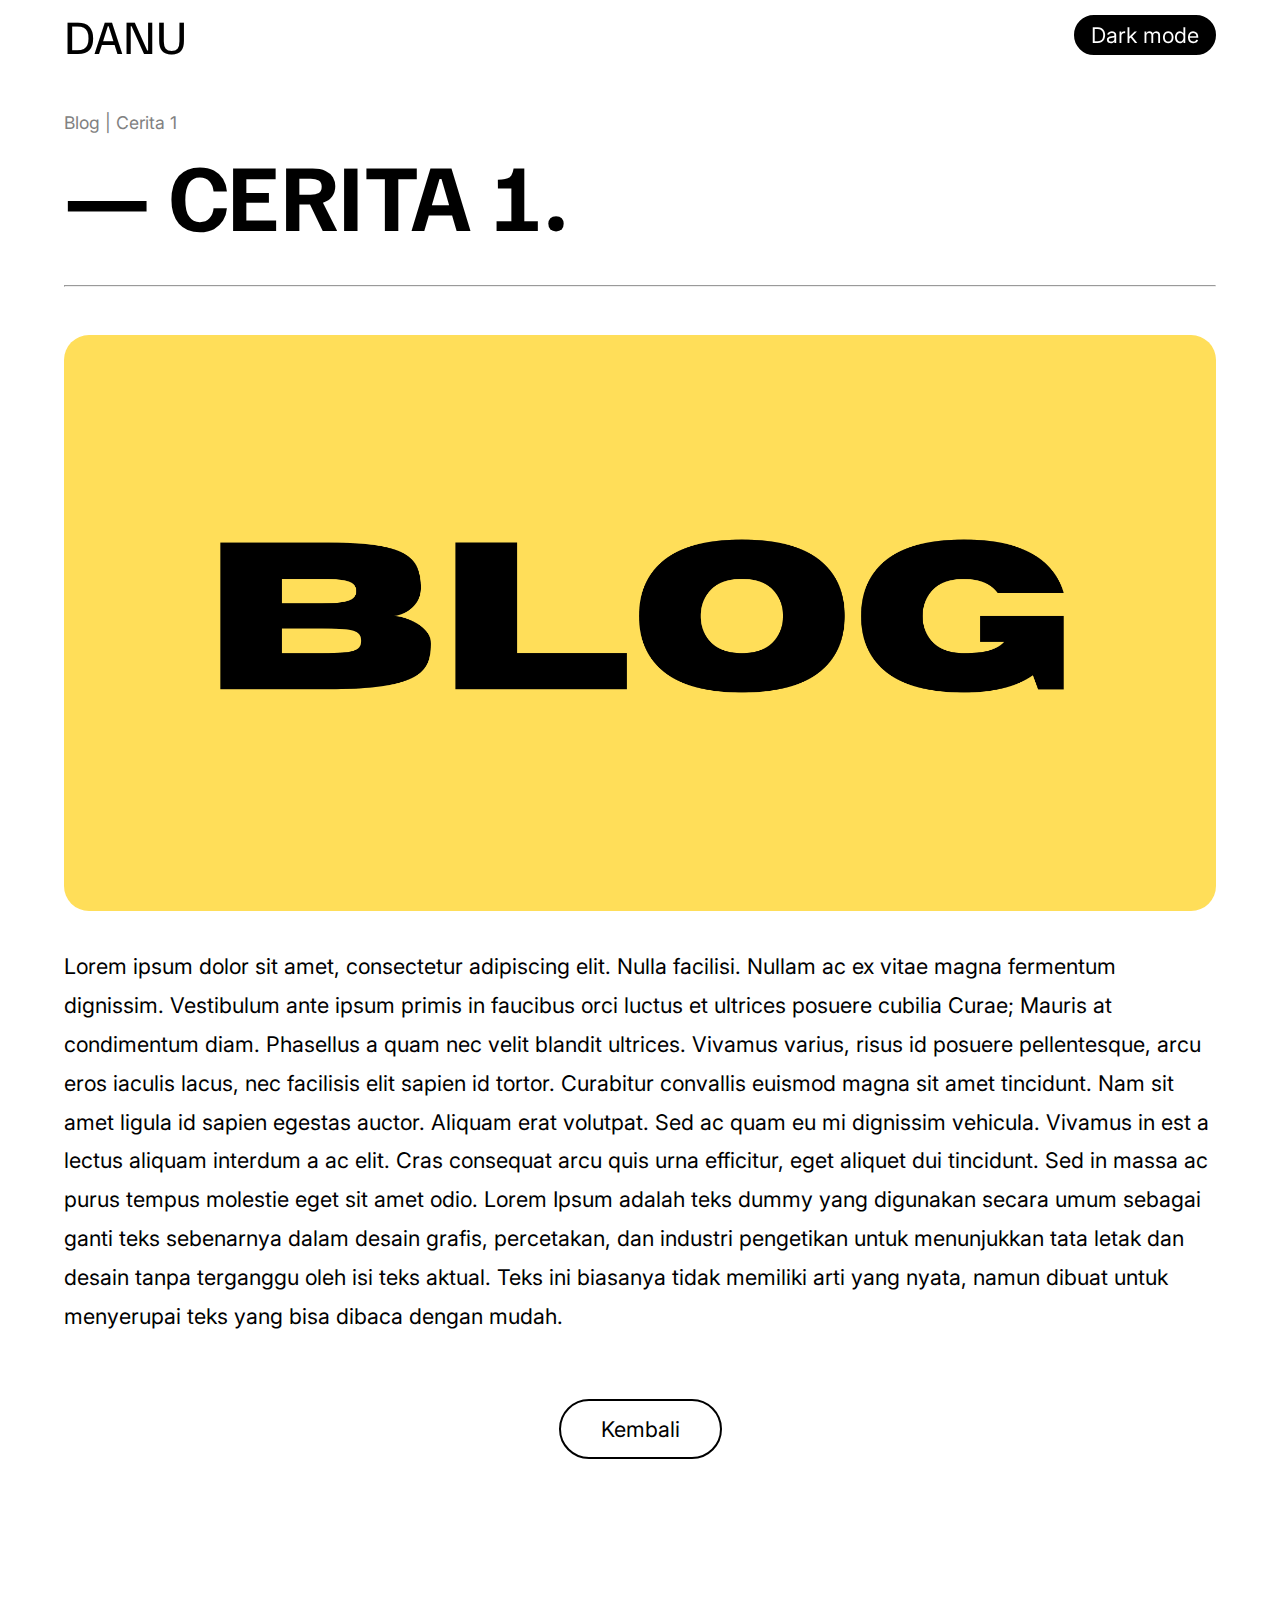
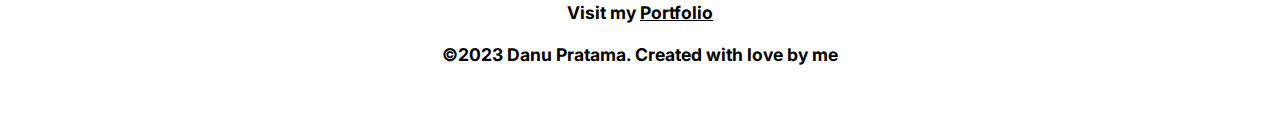
==== cerita-1.html @ d704d155 "add single page blog" ====
<!DOCTYPE html>

<html lang="en">
  <head>
    <meta charset="UTF-8" />
    <meta http-equiv="X-UA-Compatible" content="IE=edge" />
    <meta name="viewport" content="width=device-width, initial-scale=1.0" />

    <meta name="description" content="Personal blog for my studies" />
    <meta name="keywords" content="Danu Pratama, blog" />
    <meta name="robots" content="index, follow" />
    <meta name="language" content="English" />
    <link rel="canonical" href="https://danutama.github.io/blog" />

    <meta property="og:title" content="Danu Pratama | Cerita 1" />
    <meta property="og:description" content="Personal blog for my studies" />
    <meta property="og:image" content="https://danutama.github.io/assets/img/preview.jpg" />
    <meta property="og:url" content="https://danutama.github.io/blog" />
    <meta property="og:type" content="website" />

    <title>Danu Pratama - Cerita 1</title>
    <link rel="icon" type="image/x-icon" href="https://danutama.github.io/assets/img/favicon.ico" />
    <link rel="apple-touch-icon" href="https://danutama.github.io/assets/img/favicon.png" />

    <link rel="preload" href="assets/js/main.js" as="script" />
    <link rel="preload" href="assets/css/style.css" as="style" />
    <link rel="stylesheet" href="assets/css/style.css" />
  </head>

  <body>
    <header>
      <nav id="nav">
        <div class="navbar">
          <a href="https://danutama.github.io/blog" class="nav-logo">DANU</a>

          <div class="navbar-btn-wrapper">
            <!-- DARK-LIGHT MODE -->
            <button class="theme-toggle-button">Dark mode</button>
            <!-- END -->
          </div>
        </div>
      </nav>
    </header>

    <main class="main">
      <!------------------ HERO SECTION -------------------->
      <section id="single-hero">
        <div class="container">
          <span class="breadcrumb">Blog | Cerita 1</span>
          <h1 class="single-title">&mdash; CERITA 1.</h1>
          <hr class="single-line">

          <div class="single-blog">
            <img class="banner" src="assets/img/BLOG1.png" alt="" />
            <div class="single-paraghraph">
              <p>
                Lorem ipsum dolor sit amet, consectetur adipiscing elit. Nulla facilisi. Nullam ac ex vitae magna fermentum dignissim. Vestibulum ante ipsum primis in faucibus orci luctus et ultrices posuere cubilia Curae; Mauris at
                condimentum diam. Phasellus a quam nec velit blandit ultrices. Vivamus varius, risus id posuere pellentesque, arcu eros iaculis lacus, nec facilisis elit sapien id tortor. Curabitur convallis euismod magna sit amet
                tincidunt. Nam sit amet ligula id sapien egestas auctor. Aliquam erat volutpat. Sed ac quam eu mi dignissim vehicula. Vivamus in est a lectus aliquam interdum a ac elit. Cras consequat arcu quis urna efficitur, eget aliquet
                dui tincidunt. Sed in massa ac purus tempus molestie eget sit amet odio. Lorem Ipsum adalah teks dummy yang digunakan secara umum sebagai ganti teks sebenarnya dalam desain grafis, percetakan, dan industri pengetikan untuk
                menunjukkan tata letak dan desain tanpa terganggu oleh isi teks aktual. Teks ini biasanya tidak memiliki arti yang nyata, namun dibuat untuk menyerupai teks yang bisa dibaca dengan mudah.
              </p>
            </div>
          </div>

          <div class="btn-back">
            <a href="https://danutama.github.io/blog">Kembali</a>
          </div>
        
        </div>
      </section>
      <!------------------ HERO SECTION END -------------------->
    </main>

    <!------------------ FOOTER -------------------->
    <footer>
      <section id="footer-section">
        <div class="container footer">
          <div class="footer-credit">
            Visit my <a href="https://danutama.github.io" target="_blank" style="text-decoration: underline">Portfolio</a> <br /><br />
            ©2023 Danu Pratama. Created with love by me
          </div>
        </div>
      </section>
    </footer>
    <!------------------ END -------------------->

    <!---------- SCRIPT ---------->
    <script src="https://code.jquery.com/jquery-3.5.1.min.js"></script>
    <script src="assets/js/main.js"></script>
  </body>
</html>
---- assets/css/style.css ----
@import url('https://fonts.googleapis.com/css2?family=Familjen+Grotesk&family=Inter&display=swap');

:root {
  /* ----- COLORS ----- */
  --white: #fff;
  --body-color: #fff;
  --dark-light: #000000;
  --light-dark: #fff;
  --gray-color: rgb(129, 129, 129);
  --secondary-color: #ededed;
  --shadow-text: rgba(113, 113, 113, 0.4);

  /* ----- FONT----- */
  --text-font-family: 'Inter';
  --special-font-family: 'Familjen Grotesk';
  --line-height: 1.8em;

  --small-fs: 1.1rem;
  --normal-fs: 1.35rem;
  --big-fs: 1.75rem;
  --xl-fs: 3rem;
  --large-fs: 6rem;
}

.dark-theme {
  --body-color: #0a0a0a;
  --dark-light: #fff;
  --light-dark: #000000;
  --secondary-color: #121212;
  --shadow-text: rgba(163, 163, 163, 0.2);
}

* {
  box-sizing: border-box;
  margin: 0;
  padding: 0;
}

html,
body {
  font-family: var(--text-font-family);
  font-weight: normal;
  background-color: var(--body-color);
  overflow: auto;
}

section {
  background-color: var(--body-color);
  position: relative;
  width: 100%;
  display: flex;
  justify-content: center;
  flex-direction: column;
  align-items: center;
  padding: 5rem 0 8rem 0;
}

.container {
  width: 90%;
  max-width: 1204px;
  padding: 1rem 0;
}

h1 {
  font-family: var(--special-font-family);
  color: var(--dark-light);
  font-size: var(--large-fs);
}

h2 {
  font-weight: normal;
  color: var(--dark-light);
}

.subtitle {
  font-weight: bold;
  font-size: var(--small-fs);
  color: var(--dark-light);
  margin-bottom: 3rem;
}

h1::selection,
span::selection,
p::selection,
div::selection,
a::selection,
i::selection,
button::selection {
  color: var(--white);
  background-color: #ff0000;
}

li {
  list-style: none;
}

a {
  color: var(--dark-light);
}

a:hover {
  color: rgb(255, 94, 0);
}

a,
button {
  text-decoration: none;
  cursor: pointer;
}

button {
  font-family: var(--text-font-family) !important;
}

/* ========================== HEADER NAV =========================== */
/* ----------- DARK LIGHT MODE ------------ */
.navbar-btn-wrapper {
  display: flex;
  justify-content: end;
  align-items: center;
  width: 100%;
  padding: 0;
}

.theme-toggle-button {
  font-size: var(--normal-fs);
  color: #000000;
  mix-blend-mode: difference;
  background-color: var(--white);
  border: 2px solid var(--white);
  border-radius: 50px;
  padding: 5px 15px;
  outline: none;
}
/* --------- END ---------- */

nav {
  background-color: transparent;
  mix-blend-mode: difference;
  display: flex;
  justify-content: center;
  position: fixed;
  top: 0;
  width: 100%;
  z-index: 999;
}

.navbar {
  display: flex;
  justify-content: space-between;
  align-items: center;
  padding: 0.3rem 0;
  width: 90%;
  max-width: 1204px;
}

.nav-logo {
  font-family: var(--special-font-family);
  font-size: var(--xl-fs);
  color: var(--white);
  mix-blend-mode: difference;
}

.nav-logo:hover {
  color: var(--white);
}

/* ================INDEX HERO================ */
.list-blog {
  width: 100%;
  background-color: var(--secondary-color);
  padding: 1rem;
  border-radius: 25px;
  display: grid;
  gap: 2rem;
  grid-template-columns: repeat(auto-fit, minmax(min(18rem, 100%), 1fr));
}

.blog-box {
  width: 100%;
  background-color: var(--body-color);
  padding: 1rem;
  border-radius: 20px;
  /* box-shadow: rgba(0, 0, 0, 0.45) 0px 22px 20px -20px; */
}

.blog-box img {
  width: 100%;
  border-radius: 10px;
}

.blog-title {
  font-size: var(--normal-fs);
  margin: 1rem 0 1rem 0;
}

/* ================= FOOTER ================= */
#footer-section {
  margin: 0 !important;
  padding: 0 0 2rem 0 !important;
}

.container.footer {
  text-align: center;
}

.footer-credit {
  color: var(--dark-light);
  font-weight: bold;
  font-size: var(--small-fs);
}

/* ========================== SINGLE BLOG =========================== */
#single-hero {
  padding-top: 6rem;
}

.single-blog {
  min-height: 100vh;
  margin-bottom: 5rem;
}

.breadcrumb {
  color: var(--gray-color);
  font-size: var(--small-fs);
}

.single-title {
  margin-bottom: 2rem !important;
}

.single-line {
  margin: 0 0 3rem 0;
}

img.banner {
  width: 100%;
  margin-bottom: 2rem;
  border-radius: 25px;
}

.single-paraghraph p {
  line-height: var(--line-height);
  font-size: var(--normal-fs);
  color: var(--dark-light);
}

.btn-back {
  width: 100%;
  text-align: center;
}

.btn-back a {
  font-size: var(--normal-fs);
  border: solid 2px var(--dark-light);
  padding: 15px 40px;
  border-radius: 50px;
}

/* ========================== MEDIA QUERY =========================== */
@media (max-width: 768px) {
  :root {
    /* ----- FONT SIZE ----- */
    --small-fs: 1.1rem;
    --normal-fs: 1.25rem;
    --big-fs: 1.75rem;
    --xl-fs: 2.5rem;
    --large-fs: 4rem;
  }

  div,
  span,
  button,
  a,
  i {
    cursor: default !important;
  }
}

@media (max-width: 500px) {
  :root {
    /* ----- FONT SIZE ----- */
    --small-fs: 0.875rem;
    --normal-fs: 1rem;
    --big-fs: 1.15rem;
    --xl-fs: 1.6rem;
    --large-fs: 3.5rem;
  }

  /*============== NAVBAR BREAKPOINT ===============*/
  nav {
    padding: 10px 0;
  }

  .theme-toggle-button {
    font-size: var(--small-fs);
  }
  /* ===================== NAV END ======================= */
}
---- assets/css/style.css ----
@import url('https://fonts.googleapis.com/css2?family=Familjen+Grotesk&family=Inter&display=swap');

:root {
  /* ----- COLORS ----- */
  --white: #fff;
  --body-color: #fff;
  --dark-light: #000000;
  --light-dark: #fff;
  --gray-color: rgb(129, 129, 129);
  --secondary-color: #ededed;
  --shadow-text: rgba(113, 113, 113, 0.4);

  /* ----- FONT----- */
  --text-font-family: 'Inter';
  --special-font-family: 'Familjen Grotesk';
  --line-height: 1.8em;

  --small-fs: 1.1rem;
  --normal-fs: 1.35rem;
  --big-fs: 1.75rem;
  --xl-fs: 3rem;
  --large-fs: 6rem;
}

.dark-theme {
  --body-color: #0a0a0a;
  --dark-light: #fff;
  --light-dark: #000000;
  --secondary-color: #121212;
  --shadow-text: rgba(163, 163, 163, 0.2);
}

* {
  box-sizing: border-box;
  margin: 0;
  padding: 0;
}

html,
body {
  font-family: var(--text-font-family);
  font-weight: normal;
  background-color: var(--body-color);
  overflow: auto;
}

section {
  background-color: var(--body-color);
  position: relative;
  width: 100%;
  display: flex;
  justify-content: center;
  flex-direction: column;
  align-items: center;
  padding: 5rem 0 8rem 0;
}

.container {
  width: 90%;
  max-width: 1204px;
  padding: 1rem 0;
}

h1 {
  font-family: var(--special-font-family);
  color: var(--dark-light);
  font-size: var(--large-fs);
}

h2 {
  font-weight: normal;
  color: var(--dark-light);
}

.subtitle {
  font-weight: bold;
  font-size: var(--small-fs);
  color: var(--dark-light);
  margin-bottom: 3rem;
}

h1::selection,
span::selection,
p::selection,
div::selection,
a::selection,
i::selection,
button::selection {
  color: var(--white);
  background-color: #ff0000;
}

li {
  list-style: none;
}

a {
  color: var(--dark-light);
}

a:hover {
  color: rgb(255, 94, 0);
}

a,
button {
  text-decoration: none;
  cursor: pointer;
}

button {
  font-family: var(--text-font-family) !important;
}

/* ========================== HEADER NAV =========================== */
/* ----------- DARK LIGHT MODE ------------ */
.navbar-btn-wrapper {
  display: flex;
  justify-content: end;
  align-items: center;
  width: 100%;
  padding: 0;
}

.theme-toggle-button {
  font-size: var(--normal-fs);
  color: #000000;
  mix-blend-mode: difference;
  background-color: var(--white);
  border: 2px solid var(--white);
  border-radius: 50px;
  padding: 5px 15px;
  outline: none;
}
/* --------- END ---------- */

nav {
  background-color: transparent;
  mix-blend-mode: difference;
  display: flex;
  justify-content: center;
  position: fixed;
  top: 0;
  width: 100%;
  z-index: 999;
}

.navbar {
  display: flex;
  justify-content: space-between;
  align-items: center;
  padding: 0.3rem 0;
  width: 90%;
  max-width: 1204px;
}

.nav-logo {
  font-family: var(--special-font-family);
  font-size: var(--xl-fs);
  color: var(--white);
  mix-blend-mode: difference;
}

.nav-logo:hover {
  color: var(--white);
}

/* ================INDEX HERO================ */
.list-blog {
  width: 100%;
  background-color: var(--secondary-color);
  padding: 1rem;
  border-radius: 25px;
  display: grid;
  gap: 2rem;
  grid-template-columns: repeat(auto-fit, minmax(min(18rem, 100%), 1fr));
}

.blog-box {
  width: 100%;
  background-color: var(--body-color);
  padding: 1rem;
  border-radius: 20px;
  /* box-shadow: rgba(0, 0, 0, 0.45) 0px 22px 20px -20px; */
}

.blog-box img {
  width: 100%;
  border-radius: 10px;
}

.blog-title {
  font-size: var(--normal-fs);
  margin: 1rem 0 1rem 0;
}

/* ================= FOOTER ================= */
#footer-section {
  margin: 0 !important;
  padding: 0 0 2rem 0 !important;
}

.container.footer {
  text-align: center;
}

.footer-credit {
  color: var(--dark-light);
  font-weight: bold;
  font-size: var(--small-fs);
}

/* ========================== SINGLE BLOG =========================== */
#single-hero {
  padding-top: 6rem;
}

.single-blog {
  min-height: 100vh;
  margin-bottom: 5rem;
}

.breadcrumb {
  color: var(--gray-color);
  font-size: var(--small-fs);
}

.single-title {
  margin-bottom: 2rem !important;
}

.single-line {
  margin: 0 0 3rem 0;
}

img.banner {
  width: 100%;
  margin-bottom: 2rem;
  border-radius: 25px;
}

.single-paraghraph p {
  line-height: var(--line-height);
  font-size: var(--normal-fs);
  color: var(--dark-light);
}

.btn-back {
  width: 100%;
  text-align: center;
}

.btn-back a {
  font-size: var(--normal-fs);
  border: solid 2px var(--dark-light);
  padding: 15px 40px;
  border-radius: 50px;
}

/* ========================== MEDIA QUERY =========================== */
@media (max-width: 768px) {
  :root {
    /* ----- FONT SIZE ----- */
    --small-fs: 1.1rem;
    --normal-fs: 1.25rem;
    --big-fs: 1.75rem;
    --xl-fs: 2.5rem;
    --large-fs: 4rem;
  }

  div,
  span,
  button,
  a,
  i {
    cursor: default !important;
  }
}

@media (max-width: 500px) {
  :root {
    /* ----- FONT SIZE ----- */
    --small-fs: 0.875rem;
    --normal-fs: 1rem;
    --big-fs: 1.15rem;
    --xl-fs: 1.6rem;
    --large-fs: 3.5rem;
  }

  /*============== NAVBAR BREAKPOINT ===============*/
  nav {
    padding: 10px 0;
  }

  .theme-toggle-button {
    font-size: var(--small-fs);
  }
  /* ===================== NAV END ======================= */
}
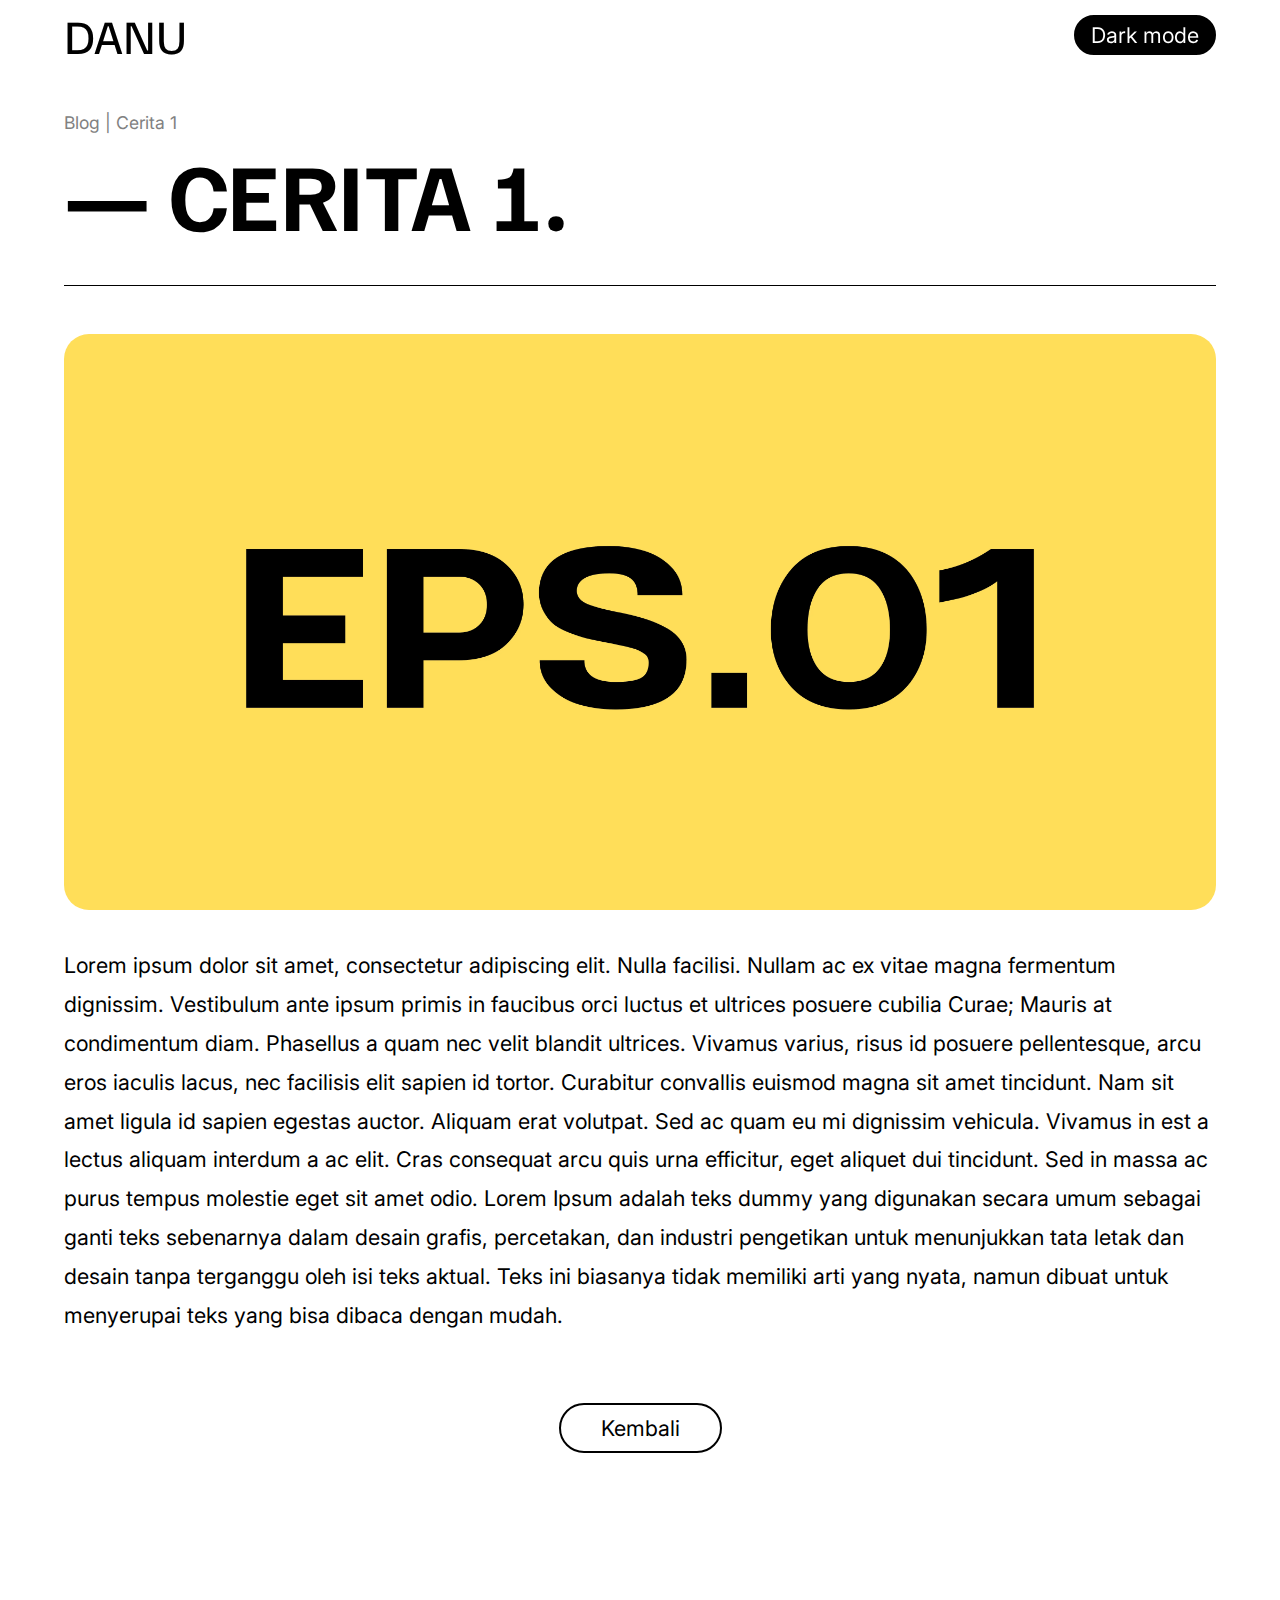
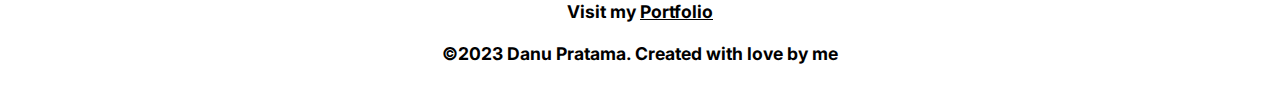
==== commit adea099d: "design" ====
--- a/cerita-1.html
+++ b/cerita-1.html
@@ -14,7 +14,7 @@
 
     <meta property="og:title" content="Danu Pratama | Cerita 1" />
     <meta property="og:description" content="Personal blog for my studies" />
-    <meta property="og:image" content="https://danutama.github.io/assets/img/preview.jpg" />
+    <meta property="og:image" content="https://danutama.github.io/blog/assets/img/blog1.webp" />
     <meta property="og:url" content="https://danutama.github.io/blog" />
     <meta property="og:type" content="website" />
 
@@ -51,7 +51,7 @@
           <hr class="single-line">
 
           <div class="single-blog">
-            <img class="banner" src="assets/img/BLOG1.png" alt="" />
+            <img class="banner" src="assets/img/blog1.webp" alt="" />
             <div class="single-paraghraph">
               <p>
                 Lorem ipsum dolor sit amet, consectetur adipiscing elit. Nulla facilisi. Nullam ac ex vitae magna fermentum dignissim. Vestibulum ante ipsum primis in faucibus orci luctus et ultrices posuere cubilia Curae; Mauris at
--- a/assets/css/style.css
+++ b/assets/css/style.css
@@ -191,7 +191,18 @@
 
 .blog-title {
   font-size: var(--normal-fs);
-  margin: 1rem 0 1rem 0;
+  margin: 1rem 0 0 0;
+  display: flex;
+  justify-content: space-between;
+}
+
+.blog-title:hover a {
+  text-decoration: underline;
+  color: rgb(255, 94, 0);
+}
+
+.blog-title i {
+  color: var(--dark-light);
 }
 
 /* ================= FOOTER ================= */
@@ -231,6 +242,9 @@
 
 .single-line {
   margin: 0 0 3rem 0;
+  border: none;
+  height: 1px;
+  background-color: var(--dark-light);
 }
 
 img.banner {
@@ -253,7 +267,7 @@
 .btn-back a {
   font-size: var(--normal-fs);
   border: solid 2px var(--dark-light);
-  padding: 15px 40px;
+  padding: 10px 40px;
   border-radius: 50px;
 }
 
--- a/assets/css/style.css
+++ b/assets/css/style.css
@@ -191,7 +191,18 @@
 
 .blog-title {
   font-size: var(--normal-fs);
-  margin: 1rem 0 1rem 0;
+  margin: 1rem 0 0 0;
+  display: flex;
+  justify-content: space-between;
+}
+
+.blog-title:hover a {
+  text-decoration: underline;
+  color: rgb(255, 94, 0);
+}
+
+.blog-title i {
+  color: var(--dark-light);
 }
 
 /* ================= FOOTER ================= */
@@ -231,6 +242,9 @@
 
 .single-line {
   margin: 0 0 3rem 0;
+  border: none;
+  height: 1px;
+  background-color: var(--dark-light);
 }
 
 img.banner {
@@ -253,7 +267,7 @@
 .btn-back a {
   font-size: var(--normal-fs);
   border: solid 2px var(--dark-light);
-  padding: 15px 40px;
+  padding: 10px 40px;
   border-radius: 50px;
 }
 
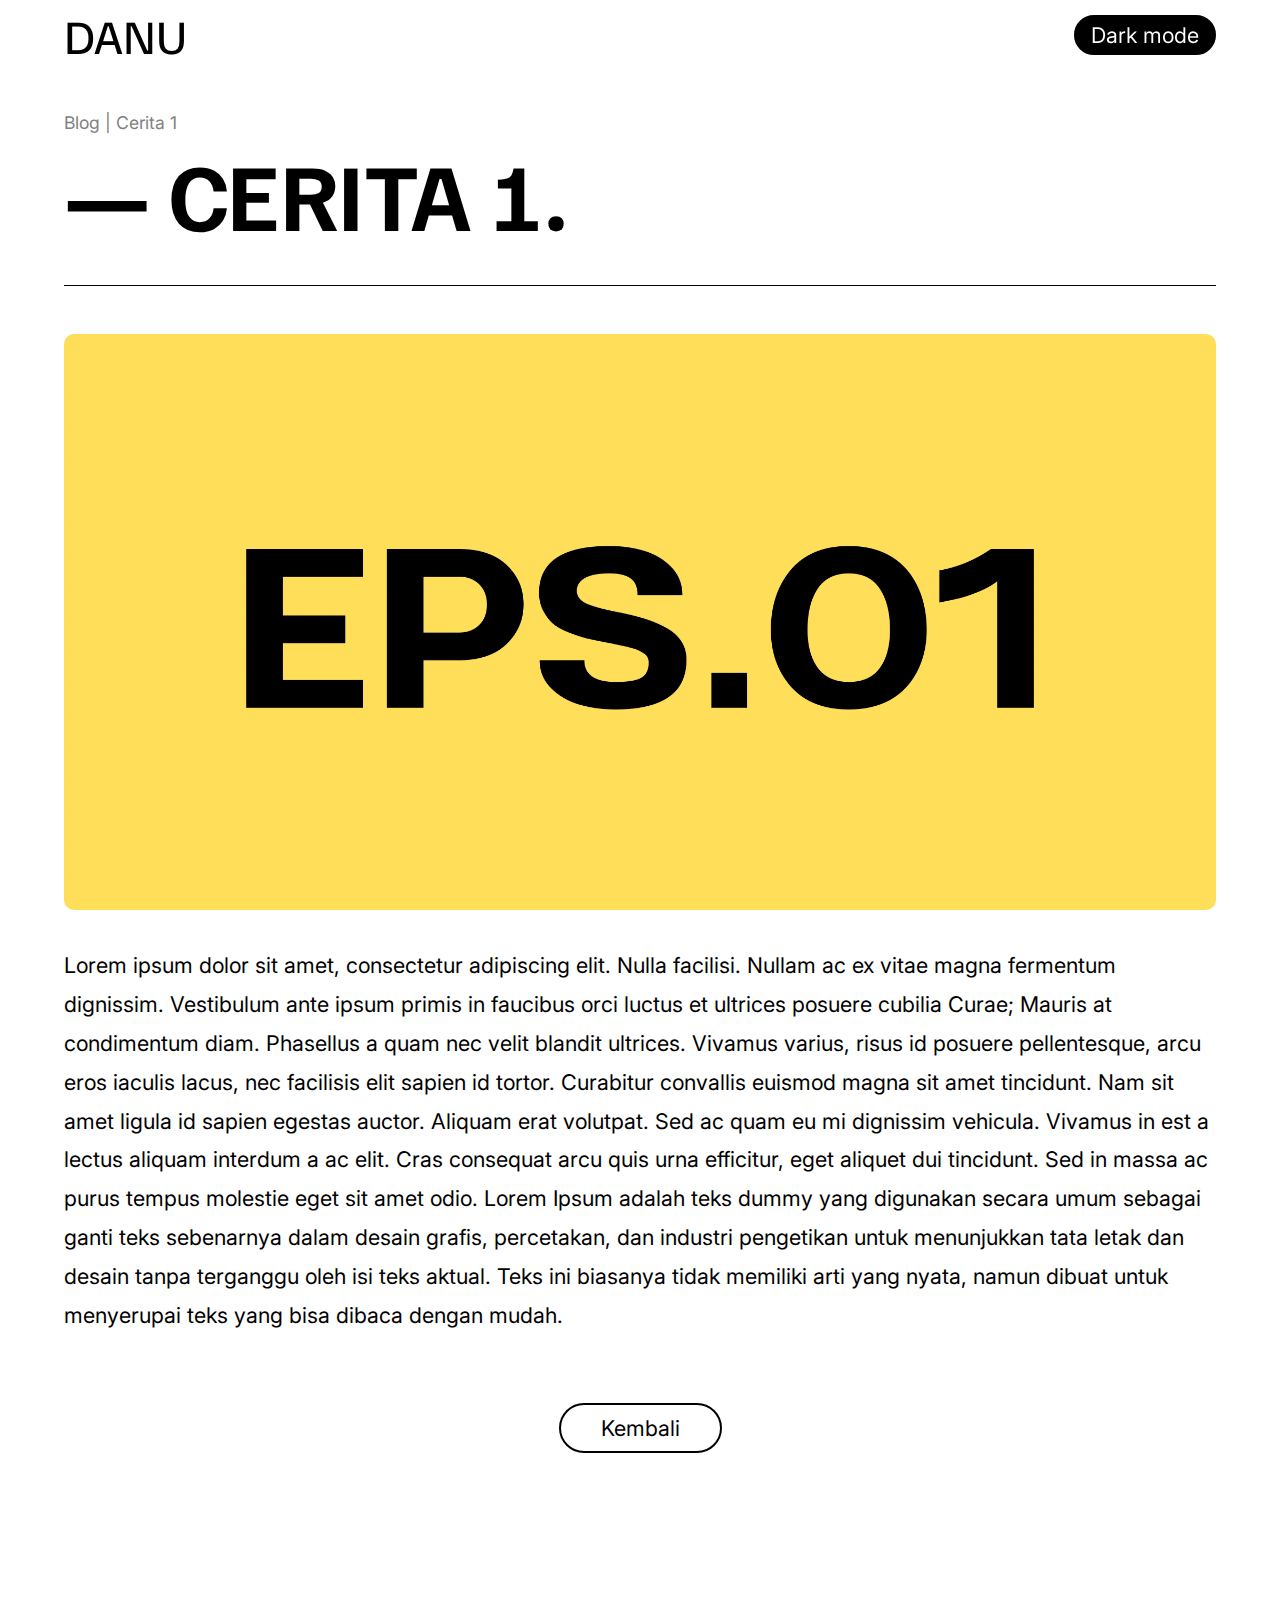
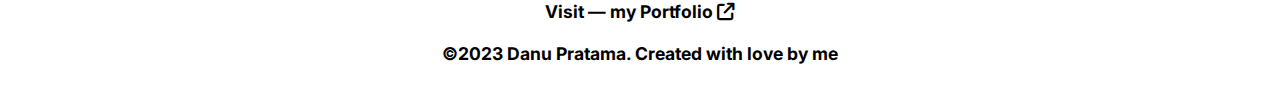
==== commit 0720e520: "design" ====
--- a/cerita-1.html
+++ b/cerita-1.html
@@ -19,6 +19,7 @@
     <meta property="og:type" content="website" />
 
     <title>Danu Pratama - Cerita 1</title>
+    <link rel="stylesheet" href="https://cdnjs.cloudflare.com/ajax/libs/font-awesome/6.2.0/css/all.min.css" />
     <link rel="icon" type="image/x-icon" href="https://danutama.github.io/assets/img/favicon.ico" />
     <link rel="apple-touch-icon" href="https://danutama.github.io/assets/img/favicon.png" />
 
@@ -77,7 +78,7 @@
       <section id="footer-section">
         <div class="container footer">
           <div class="footer-credit">
-            Visit my <a href="https://danutama.github.io" target="_blank" style="text-decoration: underline">Portfolio</a> <br /><br />
+            Visit &mdash; <a href="https://danutama.github.io" target="_blank">my Portfolio <i class="fa-solid fa-arrow-up-right-from-square"></i></a> <br /><br />
             ©2023 Danu Pratama. Created with love by me
           </div>
         </div>
--- a/assets/css/style.css
+++ b/assets/css/style.css
@@ -168,20 +168,14 @@
 /* ================INDEX HERO================ */
 .list-blog {
   width: 100%;
-  background-color: var(--secondary-color);
-  padding: 1rem;
-  border-radius: 25px;
   display: grid;
   gap: 2rem;
   grid-template-columns: repeat(auto-fit, minmax(min(18rem, 100%), 1fr));
 }
 
 .blog-box {
-  width: 100%;
-  background-color: var(--body-color);
-  padding: 1rem;
-  border-radius: 20px;
-  /* box-shadow: rgba(0, 0, 0, 0.45) 0px 22px 20px -20px; */
+  border-bottom: solid 1px var(--dark-light);
+  padding-bottom: 1rem;
 }
 
 .blog-box img {
@@ -194,15 +188,25 @@
   margin: 1rem 0 0 0;
   display: flex;
   justify-content: space-between;
+  position: relative;
+}
+
+.blog-title span {
+  width: 80%;
+  white-space: nowrap;
+  overflow: hidden;
+  text-overflow: ellipsis;
+  color: var(--dark-light);
+}
+
+.blog-title a {
+  position: absolute;
+  right: 0;
 }
 
 .blog-title:hover a {
   text-decoration: underline;
   color: rgb(255, 94, 0);
-}
-
-.blog-title i {
-  color: var(--dark-light);
 }
 
 /* ================= FOOTER ================= */
@@ -250,7 +254,7 @@
 img.banner {
   width: 100%;
   margin-bottom: 2rem;
-  border-radius: 25px;
+  border-radius: 10px;
 }
 
 .single-paraghraph p {
--- a/assets/css/style.css
+++ b/assets/css/style.css
@@ -168,20 +168,14 @@
 /* ================INDEX HERO================ */
 .list-blog {
   width: 100%;
-  background-color: var(--secondary-color);
-  padding: 1rem;
-  border-radius: 25px;
   display: grid;
   gap: 2rem;
   grid-template-columns: repeat(auto-fit, minmax(min(18rem, 100%), 1fr));
 }
 
 .blog-box {
-  width: 100%;
-  background-color: var(--body-color);
-  padding: 1rem;
-  border-radius: 20px;
-  /* box-shadow: rgba(0, 0, 0, 0.45) 0px 22px 20px -20px; */
+  border-bottom: solid 1px var(--dark-light);
+  padding-bottom: 1rem;
 }
 
 .blog-box img {
@@ -194,15 +188,25 @@
   margin: 1rem 0 0 0;
   display: flex;
   justify-content: space-between;
+  position: relative;
+}
+
+.blog-title span {
+  width: 80%;
+  white-space: nowrap;
+  overflow: hidden;
+  text-overflow: ellipsis;
+  color: var(--dark-light);
+}
+
+.blog-title a {
+  position: absolute;
+  right: 0;
 }
 
 .blog-title:hover a {
   text-decoration: underline;
   color: rgb(255, 94, 0);
-}
-
-.blog-title i {
-  color: var(--dark-light);
 }
 
 /* ================= FOOTER ================= */
@@ -250,7 +254,7 @@
 img.banner {
   width: 100%;
   margin-bottom: 2rem;
-  border-radius: 25px;
+  border-radius: 10px;
 }
 
 .single-paraghraph p {
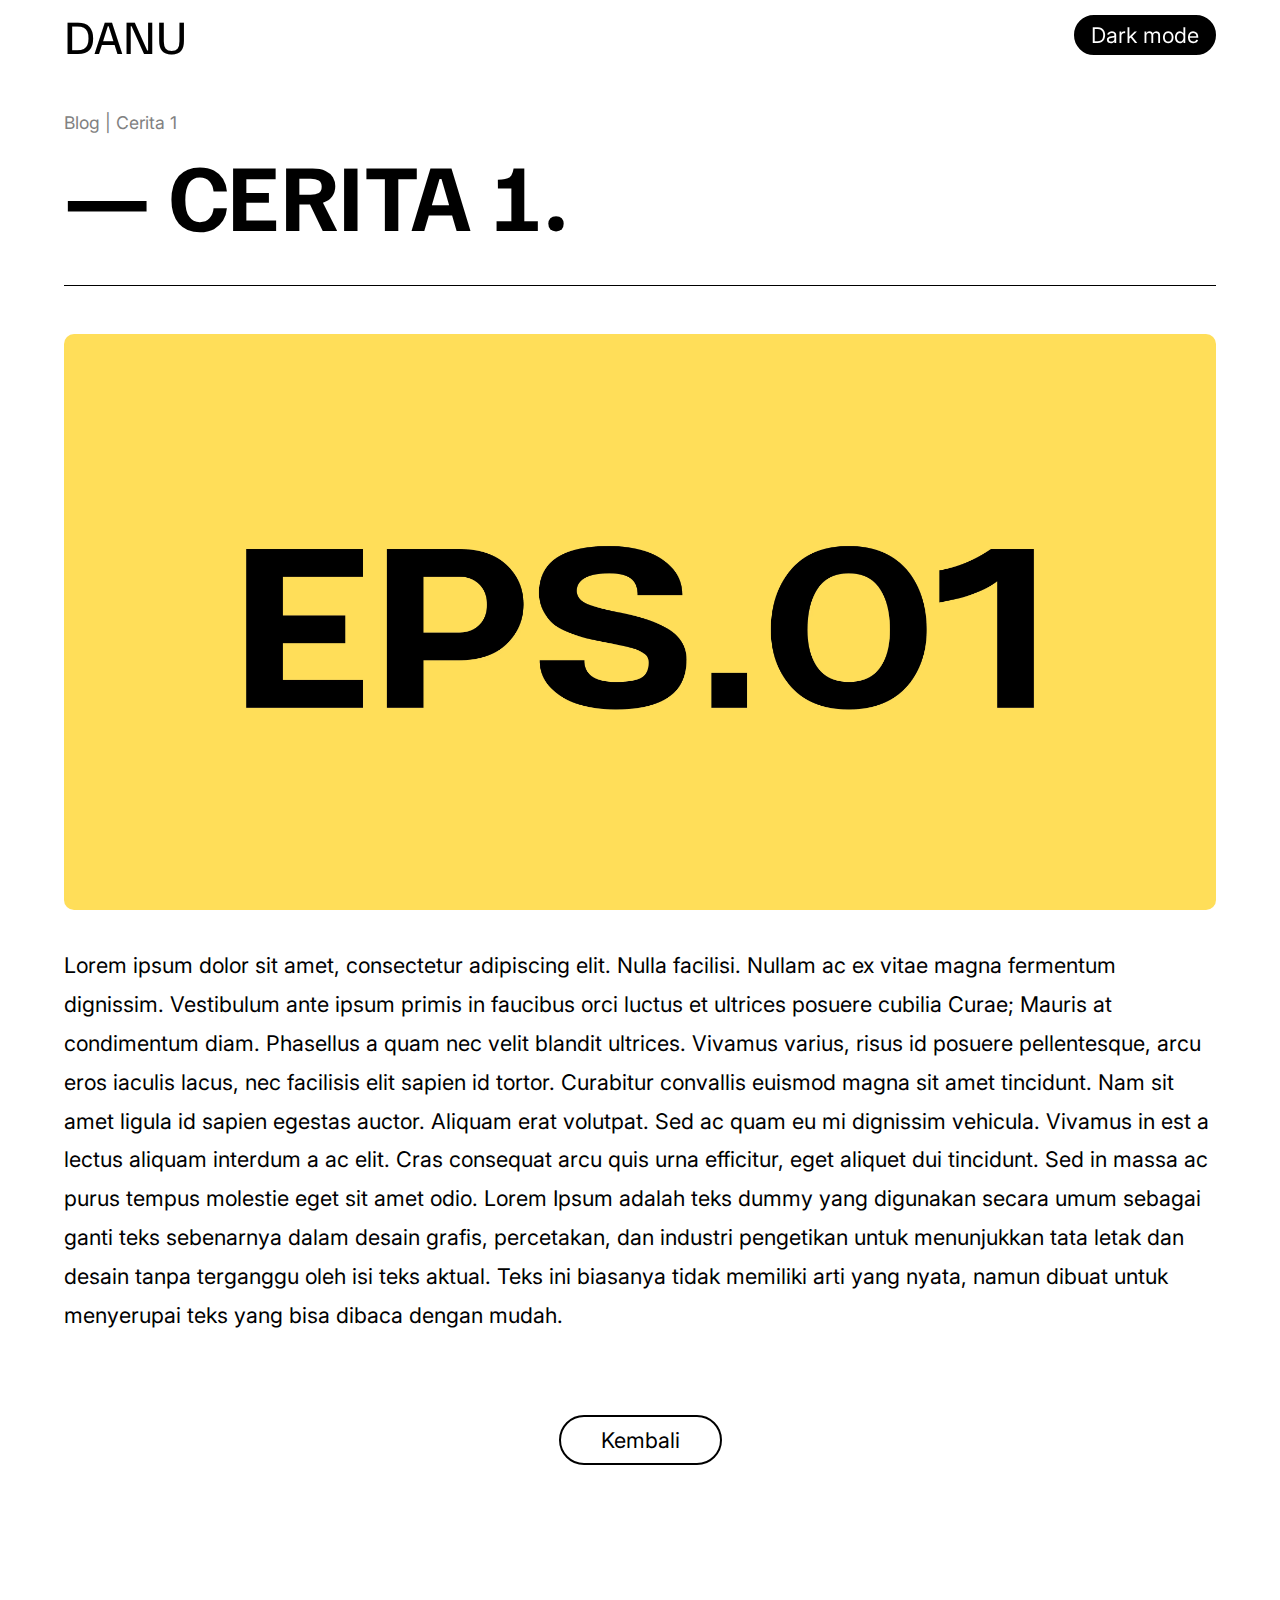
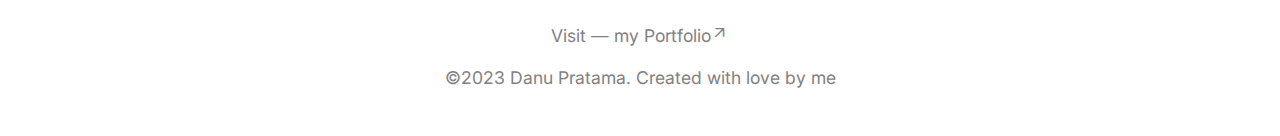
==== commit 73334d50: "design" ====
--- a/cerita-1.html
+++ b/cerita-1.html
@@ -19,7 +19,7 @@
     <meta property="og:type" content="website" />
 
     <title>Danu Pratama - Cerita 1</title>
-    <link rel="stylesheet" href="https://cdnjs.cloudflare.com/ajax/libs/font-awesome/6.2.0/css/all.min.css" />
+    <link rel="stylesheet" href="https://fonts.googleapis.com/css2?family=Material+Symbols+Outlined:opsz,wght,FILL,GRAD@48,300,0,0" />
     <link rel="icon" type="image/x-icon" href="https://danutama.github.io/assets/img/favicon.ico" />
     <link rel="apple-touch-icon" href="https://danutama.github.io/assets/img/favicon.png" />
 
@@ -65,8 +65,13 @@
           </div>
 
           <div class="btn-back">
-            <a href="https://danutama.github.io/blog">Kembali</a>
+            <button onclick="Previous()">Kembali</button>
           </div>
+          <script>
+            function Previous() {
+              window.history.go(-1);
+            }
+          </script>
         
         </div>
       </section>
@@ -78,7 +83,7 @@
       <section id="footer-section">
         <div class="container footer">
           <div class="footer-credit">
-            Visit &mdash; <a href="https://danutama.github.io" target="_blank">my Portfolio <i class="fa-solid fa-arrow-up-right-from-square"></i></a> <br /><br />
+            Visit &mdash; <a href="https://danutama.github.io" target="_blank">my Portfolio<i class="material-symbols-outlined">arrow_outward</i></a> <br /><br />
             ©2023 Danu Pratama. Created with love by me
           </div>
         </div>
--- a/assets/css/style.css
+++ b/assets/css/style.css
@@ -219,9 +219,18 @@
   text-align: center;
 }
 
-.footer-credit {
-  color: var(--dark-light);
-  font-weight: bold;
+.footer-credit,
+.footer-credit a {
+  color: var(--gray-color);
+  font-size: var(--small-fs);
+}
+
+.footer-credit a:hover {
+  color: rgb(255, 94, 0);
+  text-decoration: underline;
+}
+
+.footer-credit a i {
   font-size: var(--small-fs);
 }
 
@@ -268,11 +277,20 @@
   text-align: center;
 }
 
-.btn-back a {
+.btn-back button {
   font-size: var(--normal-fs);
+  background-color: transparent;
+  color: var(--dark-light);
   border: solid 2px var(--dark-light);
   padding: 10px 40px;
   border-radius: 50px;
+}
+
+.btn-back button:hover,
+.btn-back button:active {
+  border: solid 2px var(--dark-light);
+  background-color: var(--dark-light);
+  color: var(--light-dark);
 }
 
 /* ========================== MEDIA QUERY =========================== */
--- a/assets/css/style.css
+++ b/assets/css/style.css
@@ -219,9 +219,18 @@
   text-align: center;
 }
 
-.footer-credit {
-  color: var(--dark-light);
-  font-weight: bold;
+.footer-credit,
+.footer-credit a {
+  color: var(--gray-color);
+  font-size: var(--small-fs);
+}
+
+.footer-credit a:hover {
+  color: rgb(255, 94, 0);
+  text-decoration: underline;
+}
+
+.footer-credit a i {
   font-size: var(--small-fs);
 }
 
@@ -268,11 +277,20 @@
   text-align: center;
 }
 
-.btn-back a {
+.btn-back button {
   font-size: var(--normal-fs);
+  background-color: transparent;
+  color: var(--dark-light);
   border: solid 2px var(--dark-light);
   padding: 10px 40px;
   border-radius: 50px;
+}
+
+.btn-back button:hover,
+.btn-back button:active {
+  border: solid 2px var(--dark-light);
+  background-color: var(--dark-light);
+  color: var(--light-dark);
 }
 
 /* ========================== MEDIA QUERY =========================== */
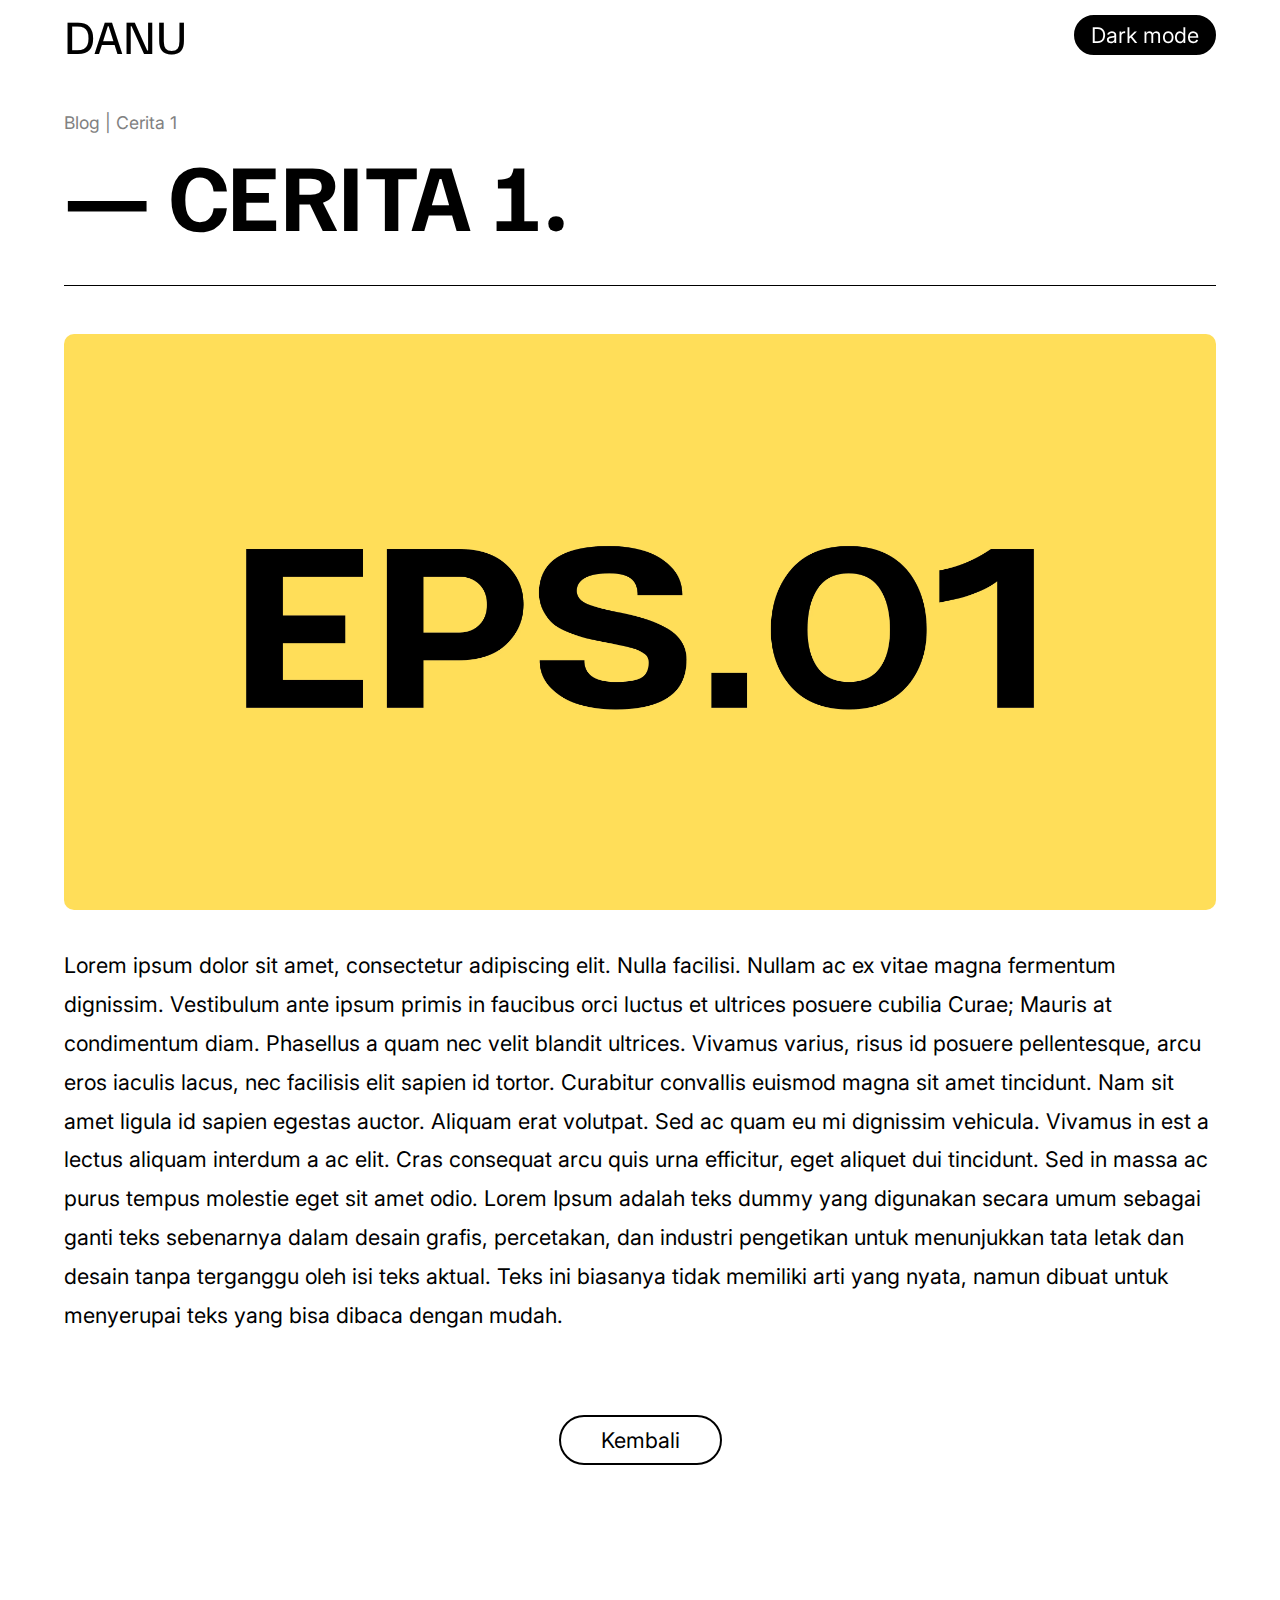
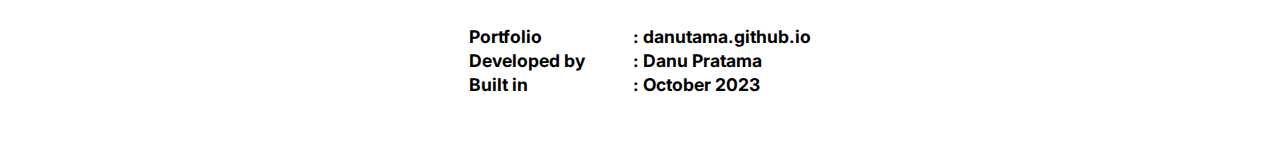
==== commit c3d92325: "design" ====
--- a/cerita-1.html
+++ b/cerita-1.html
@@ -19,7 +19,6 @@
     <meta property="og:type" content="website" />
 
     <title>Danu Pratama - Cerita 1</title>
-    <link rel="stylesheet" href="https://fonts.googleapis.com/css2?family=Material+Symbols+Outlined:opsz,wght,FILL,GRAD@48,300,0,0" />
     <link rel="icon" type="image/x-icon" href="https://danutama.github.io/assets/img/favicon.ico" />
     <link rel="apple-touch-icon" href="https://danutama.github.io/assets/img/favicon.png" />
 
@@ -82,9 +81,15 @@
     <footer>
       <section id="footer-section">
         <div class="container footer">
-          <div class="footer-credit">
-            Visit &mdash; <a href="https://danutama.github.io" target="_blank">my Portfolio<i class="material-symbols-outlined">arrow_outward</i></a> <br /><br />
-            ©2023 Danu Pratama. Created with love by me
+          <div class="footer-credit-left">
+            Portfolio<br>
+            Developed by<br>
+            Built in
+          </div>
+          <div class="footer-credit-right">
+            <a href="https://danutama.github.io" target="_blank">: danutama.github.io</a>
+            <br>: Danu Pratama
+            <br>: October 2023
           </div>
         </div>
       </section>
--- a/assets/css/style.css
+++ b/assets/css/style.css
@@ -42,6 +42,7 @@
   font-weight: normal;
   background-color: var(--body-color);
   overflow: auto;
+  min-height: 100vh;
 }
 
 section {
@@ -216,22 +217,24 @@
 }
 
 .container.footer {
-  text-align: center;
-}
-
-.footer-credit,
-.footer-credit a {
-  color: var(--gray-color);
+  display: flex;
+  justify-content: center;
+  align-items: center;
+  gap: 3rem;
+}
+
+.footer-credit-left,
+.footer-credit-right,
+.container.footer a {
+  color: var(--dark-light);
   font-size: var(--small-fs);
-}
-
-.footer-credit a:hover {
-  color: rgb(255, 94, 0);
+  text-align: start;
+  font-weight: bold;
+  line-height: 1.5rem;
+}
+
+.container.footer a:hover {
   text-decoration: underline;
-}
-
-.footer-credit a i {
-  font-size: var(--small-fs);
 }
 
 /* ========================== SINGLE BLOG =========================== */
@@ -332,4 +335,9 @@
     font-size: var(--small-fs);
   }
   /* ===================== NAV END ======================= */
-}
+
+  .container.footer {
+    justify-content: space-between;
+    gap: 1rem;
+  }
+}
--- a/assets/css/style.css
+++ b/assets/css/style.css
@@ -42,6 +42,7 @@
   font-weight: normal;
   background-color: var(--body-color);
   overflow: auto;
+  min-height: 100vh;
 }
 
 section {
@@ -216,22 +217,24 @@
 }
 
 .container.footer {
-  text-align: center;
-}
-
-.footer-credit,
-.footer-credit a {
-  color: var(--gray-color);
+  display: flex;
+  justify-content: center;
+  align-items: center;
+  gap: 3rem;
+}
+
+.footer-credit-left,
+.footer-credit-right,
+.container.footer a {
+  color: var(--dark-light);
   font-size: var(--small-fs);
-}
-
-.footer-credit a:hover {
-  color: rgb(255, 94, 0);
+  text-align: start;
+  font-weight: bold;
+  line-height: 1.5rem;
+}
+
+.container.footer a:hover {
   text-decoration: underline;
-}
-
-.footer-credit a i {
-  font-size: var(--small-fs);
 }
 
 /* ========================== SINGLE BLOG =========================== */
@@ -332,4 +335,9 @@
     font-size: var(--small-fs);
   }
   /* ===================== NAV END ======================= */
-}
+
+  .container.footer {
+    justify-content: space-between;
+    gap: 1rem;
+  }
+}
